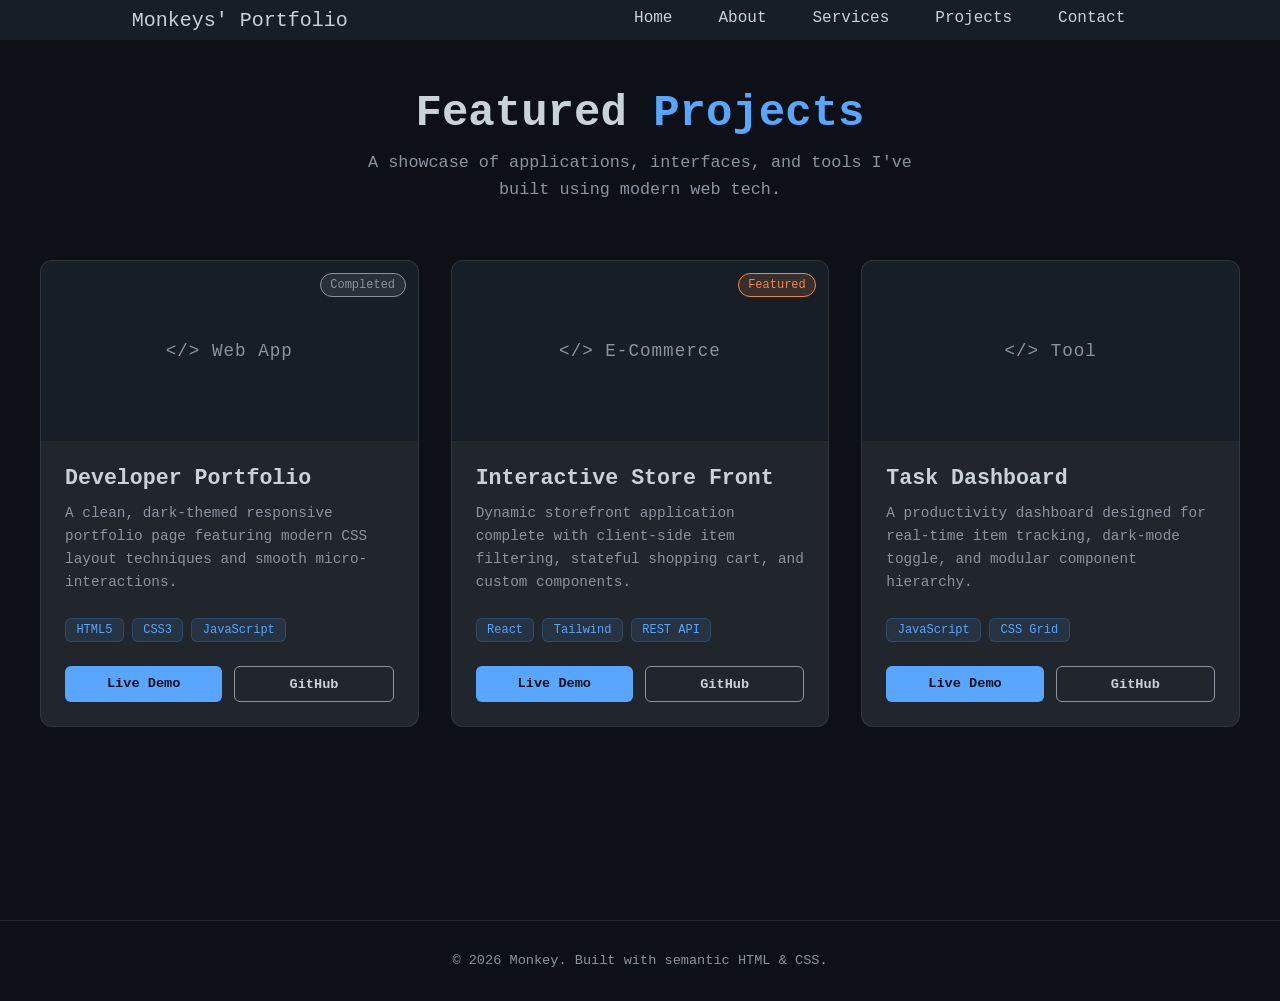
==== projects.html @ 07ae4d61 "first commit" ====
<!DOCTYPE html>
<html lang="en">

<head>
    <meta charset="UTF-8">
    <meta name="viewport" content="width=device-width, initial-scale=1.0">
    <link rel="stylesheet" href="styles/projects.css">
    <title>Monkey - Developer Portfolio - Projects</title>
</head>

<body>
    <header>
        <nav>
            <div class="left">Monkeys' Portfolio</div>
            <div class="right">
                <ul>
                    <li><a href="index.html">Home</a></li>
                    <li><a href="about.html">About</a></li>
                    <li><a href="services.html">Services</a></li>
                    <li><a href="projects.html">Projects</a></li>
                    <li><a href="contact.html">Contact</a></li>
                </ul>
            </div>
        </nav>
    </header>

    <main class="projects-container">
        <!-- Page Header Section -->
        <section class="projects-header">
            <h1>Featured <span class="highlight-text">Projects</span></h1>
            <p>A showcase of applications, interfaces, and tools I've built using modern web tech.</p>
        </section>

        <!-- Project Cards Grid -->
        <section class="projects-grid">

            <!-- Project 1 -->
            <article class="project-card">
                <div class="card-image">
                    <div class="image-placeholder">&lt;/&gt; Web App</div>
                    <span class="status-badge">Completed</span>
                </div>
                <div class="card-content">
                    <h2 class="project-title">Developer Portfolio</h2>
                    <p class="project-description">
                        A clean, dark-themed responsive portfolio page featuring modern CSS layout techniques and smooth
                        micro-interactions.
                    </p>
                    <div class="tech-stack">
                        <span>HTML5</span>
                        <span>CSS3</span>
                        <span>JavaScript</span>
                    </div>
                    <div class="card-actions">
                        <a href="#" class="btn primary-btn">Live Demo</a>
                        <a href="#" class="btn secondary-btn">GitHub</a>
                    </div>
                </div>
            </article>

            <!-- Project 2 -->
            <article class="project-card">
                <div class="card-image">
                    <div class="image-placeholder">&lt;/&gt; E-Commerce</div>
                    <span class="status-badge featured">Featured</span>
                </div>
                <div class="card-content">
                    <h2 class="project-title">Interactive Store Front</h2>
                    <p class="project-description">
                        Dynamic storefront application complete with client-side item filtering, stateful shopping cart,
                        and custom components.
                    </p>
                    <div class="tech-stack">
                        <span>React</span>
                        <span>Tailwind</span>
                        <span>REST API</span>
                    </div>
                    <div class="card-actions">
                        <a href="#" class="btn primary-btn">Live Demo</a>
                        <a href="#" class="btn secondary-btn">GitHub</a>
                    </div>
                </div>
            </article>

            <!-- Project 3 -->
            <article class="project-card">
                <div class="card-image">
                    <div class="image-placeholder">&lt;/&gt; Tool</div>
                </div>
                <div class="card-content">
                    <h2 class="project-title">Task Dashboard</h2>
                    <p class="project-description">
                        A productivity dashboard designed for real-time item tracking, dark-mode toggle, and modular
                        component hierarchy.
                    </p>
                    <div class="tech-stack">
                        <span>JavaScript</span>
                        <span>CSS Grid</span>
                    </div>
                    <div class="card-actions">
                        <a href="#" class="btn primary-btn">Live Demo</a>
                        <a href="#" class="btn secondary-btn">GitHub</a>
                    </div>
                </div>
            </article>

        </section>
    </main>

    <footer>
        <p>&copy; 2026 Monkey. Built with semantic HTML & CSS.</p>
    </footer>
</body>

</html>
---- styles/projects.css ----
* {
    margin: 0;
    padding: 0;
}


body {
    background-color: #0D1117;
    color: #C9D1D9;
    font-family: 'JetBrains Mono', monospace;
}

nav {
    display: flex;
    justify-content: space-around;
    align-items: center;
    height: 40px;
    background-color: #171e28;
}

nav a {
    display: inline-block;
    position: relative;
    text-decoration: none;
    color: #C9D1D9;
    padding-bottom: 4px;
}

nav a::after {
    content: '';
    position: absolute;
    bottom: 0;
    left: 50%;
    transform: translateX(-50%);
    width: 0%;
    height: 2px;
    background-color: #8B949E;
    transition: color 0.3s ease;
    transition: width 0.3s ease-in-out;
}

nav a:hover {
    color: #8B949E;
}

nav a:hover::after {
    width: 100%;
}

nav ul {
    display: flex;
    justify-content: center;
}

nav ul li {
    list-style: none;
    margin: 0 23px;
}

.left {
    font-size: 1.25rem;
}

@import url('https://fonts.googleapis.com/css2?family=JetBrains+Mono:ital,wght@0,100..800;1,100..800&display=swap');

/* Main Container Layout */
.projects-container {
    max-width: 1200px;
    margin: 0 auto;
    padding: 3rem 2rem;
    min-height: 80vh;
}

/* Page Header */
.projects-header {
    text-align: center;
    margin-bottom: 3.5rem;
}

.projects-header h1 {
    font-size: 2.75rem;
    color: #C9D1D9;
    margin-bottom: 0.75rem;
}

.highlight-text {
    color: #58A6FF; /* Accent 1 */
}

.projects-header p {
    color: #8B949E; /* Text Secondary */
    font-size: 1.05rem;
    max-width: 600px;
    margin: 0 auto;
    line-height: 1.6;
}

/* Projects Grid Layout */
.projects-grid {
    display: grid;
    grid-template-columns: repeat(auto-fit, minmax(320px, 1fr));
    gap: 2rem;
}

/* Project Card */
.project-card {
    background-color: #21262D; /* Borders/Cards Color */
    border: 1px solid rgba(255, 255, 255, 0.08);
    border-radius: 12px;
    overflow: hidden;
    display: flex;
    flex-direction: column;
    transition: transform 0.25s ease, border-color 0.25s ease, box-shadow 0.25s ease;
}

.project-card:hover {
    transform: translateY(-6px);
    border-color: #58A6FF; /* Accent 1 on hover */
    box-shadow: 0 10px 25px rgba(0, 0, 0, 0.4);
}

/* Card Image Container */
.card-image {
    position: relative;
    width: 100%;
    height: 180px;
    background-color: #171e28;
    border-bottom: 1px solid rgba(255, 255, 255, 0.05);
}

.image-placeholder {
    width: 100%;
    height: 100%;
    display: flex;
    align-items: center;
    justify-content: center;
    color: #8B949E;
    font-size: 1.1rem;
    letter-spacing: 1px;
}

/* Badges */
.status-badge {
    position: absolute;
    top: 12px;
    right: 12px;
    background-color: rgba(139, 148, 158, 0.15);
    color: #8B949E;
    border: 1px solid #8B949E;
    font-size: 0.75rem;
    padding: 0.25rem 0.6rem;
    border-radius: 20px;
}

.status-badge.featured {
    background-color: rgba(240, 136, 62, 0.15);
    color: #F0883E; /* Highlight Attention Color */
    border-color: #F0883E;
}

/* Card Content Area */
.card-content {
    padding: 1.5rem;
    display: flex;
    flex-direction: column;
    flex-grow: 1;
}

.project-title {
    font-size: 1.35rem;
    color: #C9D1D9;
    margin-bottom: 0.75rem;
}

.project-description {
    font-size: 0.9rem;
    color: #8B949E;
    line-height: 1.6;
    margin-bottom: 1.5rem;
    flex-grow: 1;
}

/* Tech Stack Tags */
.tech-stack {
    display: flex;
    flex-wrap: wrap;
    gap: 0.5rem;
    margin-bottom: 1.5rem;
}

.tech-stack span {
    font-size: 0.75rem;
    background-color: rgba(88, 166, 255, 0.1);
    color: #58A6FF; /* Accent 1 */
    padding: 0.25rem 0.65rem;
    border-radius: 6px;
    border: 1px solid rgba(88, 166, 255, 0.2);
}

/* Action Buttons */
.card-actions {
    display: flex;
    gap: 0.75rem;
}

.btn {
    flex: 1;
    text-align: center;
    padding: 0.6rem 1rem;
    border-radius: 6px;
    font-size: 0.85rem;
    font-weight: 600;
    text-decoration: none;
    transition: all 0.2s ease;
}

.primary-btn {
    background-color: #58A6FF; /* Accent 1 Primary Action */
    color: #0D1117;
}

.primary-btn:hover {
    background-color: #7EE787; /* Accent 2 Secondary Action on Hover */
}

.secondary-btn {
    border: 1px solid #8B949E;
    color: #C9D1D9;
}

.secondary-btn:hover {
    border-color: #58A6FF;
    color: #58A6FF;
    background-color: rgba(88, 166, 255, 0.05);
}

/* Page Footer */
footer {
    text-align: center;
    padding: 2rem 0;
    border-top: 1px solid #21262D;
    color: #8B949E;
    font-size: 0.85rem;
    margin-top: 4rem;
}

/* Mobile Responsiveness */
@media (max-width: 768px) {
    .projects-header h1 {
        font-size: 2.1rem;
    }

    .projects-grid {
        grid-template-columns: 1fr;
    }
}
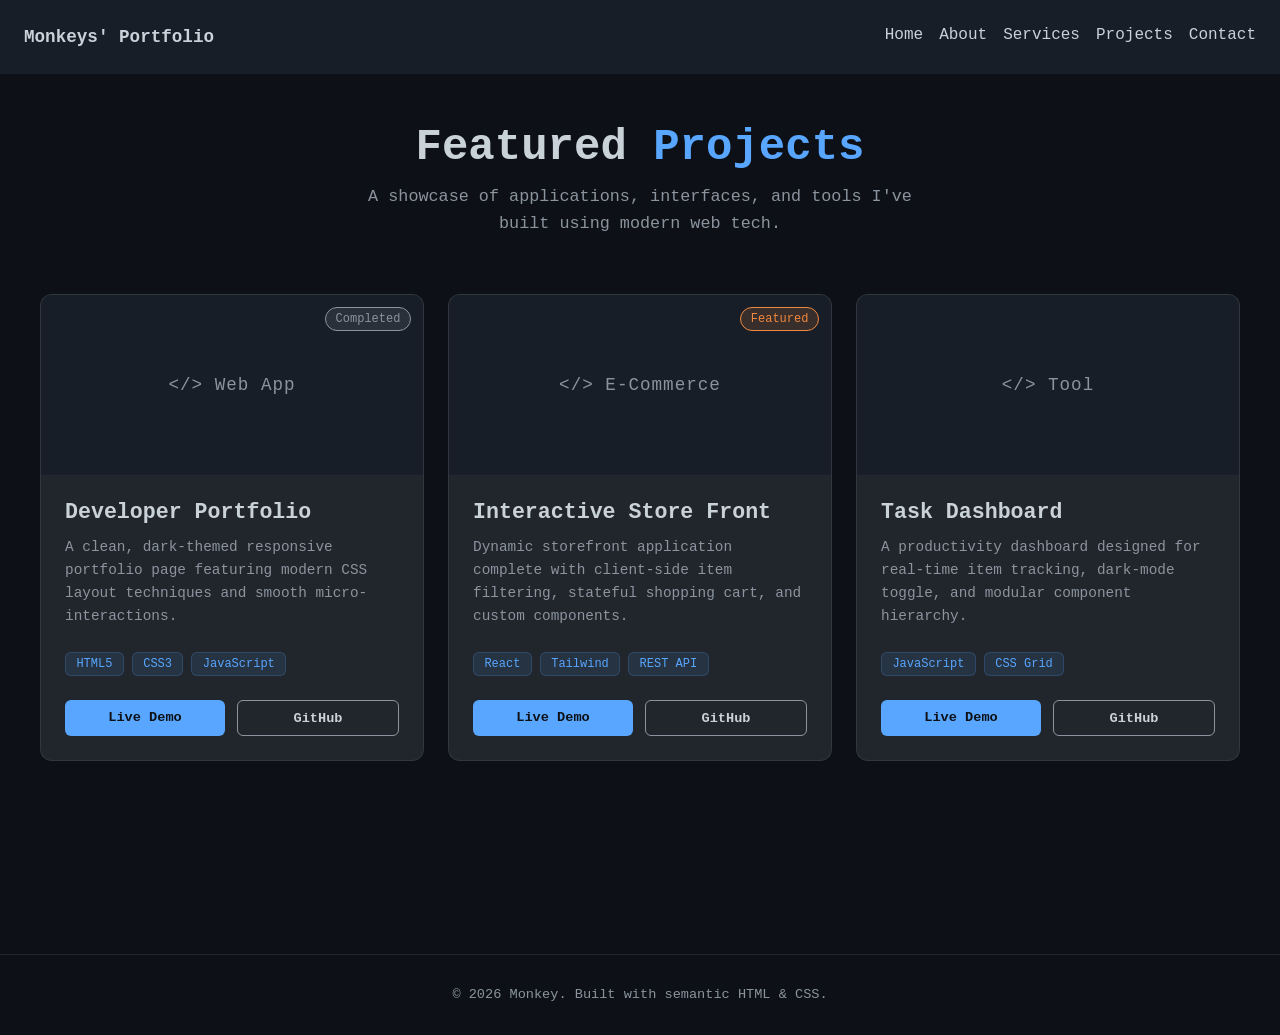
==== commit 27e19557: "links added" ====
--- a/projects.html
+++ b/projects.html
@@ -52,8 +52,8 @@
                         <span>JavaScript</span>
                     </div>
                     <div class="card-actions">
-                        <a href="#" class="btn primary-btn">Live Demo</a>
-                        <a href="#" class="btn secondary-btn">GitHub</a>
+                        <a href="https://monkeyonalappy.vercel.app/" class="btn primary-btn">Live Demo</a>
+                        <a href="https://github.com/monkeyonalappy/Portfolio.git" class="btn secondary-btn">GitHub</a>
                     </div>
                 </div>
             </article>
--- a/styles/projects.css
+++ b/styles/projects.css
@@ -12,10 +12,14 @@
 
 nav {
     display: flex;
-    justify-content: space-around;
+    justify-content: space-between;
     align-items: center;
-    height: 40px;
+    padding: 0.75rem 1.5rem;
+    min-height: 50px;
+    height: auto;
     background-color: #171e28;
+    flex-wrap: wrap;
+    gap: 0.75rem;
 }
 
 nav a {
@@ -50,15 +54,37 @@
 nav ul {
     display: flex;
     justify-content: center;
+    align-items: center;
+    flex-wrap: wrap;
+    gap: 1rem;
+    /* Replaces fixed margins for flexible wrapping */
 }
 
 nav ul li {
     list-style: none;
-    margin: 0 23px;
+    margin: 0;
+    /* Clears fixed side margins */
 }
 
 .left {
-    font-size: 1.25rem;
+    font-size: 1.1rem;
+    font-weight: 600;
+}
+
+@media (max-width: 600px) {
+    nav {
+        justify-content: center;
+        text-align: center;
+        padding: 0.75rem 1rem;
+    }
+
+    nav ul {
+        gap: 0.75rem 1rem;
+    }
+
+    nav a {
+        font-size: 0.85rem;
+    }
 }
 
 @import url('https://fonts.googleapis.com/css2?family=JetBrains+Mono:ital,wght@0,100..800;1,100..800&display=swap');
@@ -84,11 +110,13 @@
 }
 
 .highlight-text {
-    color: #58A6FF; /* Accent 1 */
+    color: #58A6FF;
+    /* Accent 1 */
 }
 
 .projects-header p {
-    color: #8B949E; /* Text Secondary */
+    color: #8B949E;
+    /* Text Secondary */
     font-size: 1.05rem;
     max-width: 600px;
     margin: 0 auto;
@@ -104,7 +132,8 @@
 
 /* Project Card */
 .project-card {
-    background-color: #21262D; /* Borders/Cards Color */
+    background-color: #21262D;
+    /* Borders/Cards Color */
     border: 1px solid rgba(255, 255, 255, 0.08);
     border-radius: 12px;
     overflow: hidden;
@@ -115,7 +144,8 @@
 
 .project-card:hover {
     transform: translateY(-6px);
-    border-color: #58A6FF; /* Accent 1 on hover */
+    border-color: #58A6FF;
+    /* Accent 1 on hover */
     box-shadow: 0 10px 25px rgba(0, 0, 0, 0.4);
 }
 
@@ -154,7 +184,8 @@
 
 .status-badge.featured {
     background-color: rgba(240, 136, 62, 0.15);
-    color: #F0883E; /* Highlight Attention Color */
+    color: #F0883E;
+    /* Highlight Attention Color */
     border-color: #F0883E;
 }
 
@@ -191,7 +222,8 @@
 .tech-stack span {
     font-size: 0.75rem;
     background-color: rgba(88, 166, 255, 0.1);
-    color: #58A6FF; /* Accent 1 */
+    color: #58A6FF;
+    /* Accent 1 */
     padding: 0.25rem 0.65rem;
     border-radius: 6px;
     border: 1px solid rgba(88, 166, 255, 0.2);
@@ -215,12 +247,14 @@
 }
 
 .primary-btn {
-    background-color: #58A6FF; /* Accent 1 Primary Action */
+    background-color: #58A6FF;
+    /* Accent 1 Primary Action */
     color: #0D1117;
 }
 
 .primary-btn:hover {
-    background-color: #7EE787; /* Accent 2 Secondary Action on Hover */
+    background-color: #7EE787;
+    /* Accent 2 Secondary Action on Hover */
 }
 
 .secondary-btn {
@@ -253,4 +287,42 @@
     .projects-grid {
         grid-template-columns: 1fr;
     }
+}
+
+
+/*---------------*/
+/* Flexible Grid Rule for Projects, Services & Skills */
+.projects-grid,
+.services-grid,
+.skills-wrapper {
+    display: grid;
+    grid-template-columns: repeat(auto-fit, minmax(280px, 1fr));
+    gap: 1.5rem;
+}
+
+/* Contact Page Mobile Stacking */
+@media (max-width: 768px) {
+
+    .contact-wrapper,
+    .about-hero {
+        grid-template-columns: 1fr;
+        flex-direction: column;
+        gap: 2rem;
+    }
+
+    .projects-header h1,
+    .services-header h1,
+    .contact-header h1,
+    .bio-text h1 {
+        font-size: 2rem;
+    }
+
+    .contact-form {
+        padding: 1.25rem;
+    }
+
+    .social-links {
+        justify-content: center;
+        flex-wrap: wrap;
+    }
 }
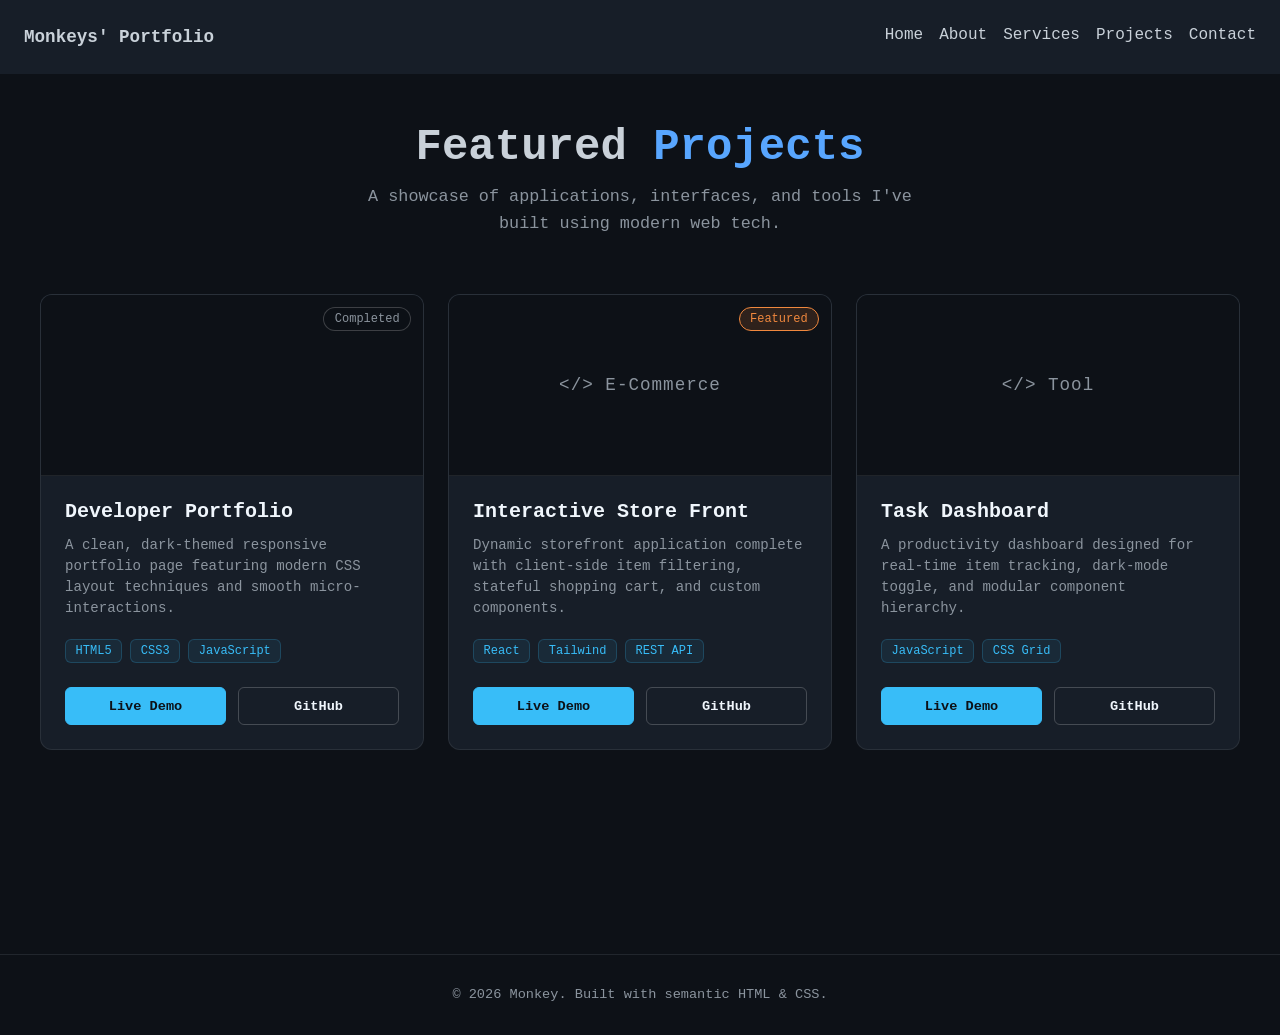
==== commit ae3ed2e1: "project page preview" ====
--- a/projects.html
+++ b/projects.html
@@ -34,7 +34,7 @@
         <!-- Project Cards Grid -->
         <section class="projects-grid">
 
-            <!-- Project 1 -->
+            <!-- Project 1
             <article class="project-card">
                 <div class="card-image">
                     <div class="image-placeholder">&lt;/&gt; Web App</div>
@@ -56,7 +56,47 @@
                         <a href="https://github.com/monkeyonalappy/Portfolio.git" class="btn secondary-btn">GitHub</a>
                     </div>
                 </div>
+            </article> -->
+
+
+            <!-- Test -->
+            <article class="project-card">
+                <!-- Overlay link: Makes the entire card clickable -->
+                <a href="https://monkeyonalappy.vercel.app/" target="_blank" rel="noopener noreferrer"
+                    class="card-main-link" aria-label="Open Developer Portfolio"></a>
+
+                <div class="card-image">
+                    <div class="iframe-preview-wrapper">
+                        <iframe src="https://monkeyonalappy.vercel.app/" title="Portfolio Preview" loading="lazy"
+                            scrolling="no"></iframe>
+                    </div>
+                    <span class="status-badge">Completed</span>
+                </div>
+
+                <div class="card-content">
+                    <h2 class="project-title">Developer Portfolio</h2>
+                    <p class="project-description">
+                        A clean, dark-themed responsive portfolio page featuring modern CSS layout techniques and smooth
+                        micro-interactions.
+                    </p>
+
+                    <div class="tech-stack">
+                        <span>HTML5</span>
+                        <span>CSS3</span>
+                        <span>JavaScript</span>
+                    </div>
+
+                    <!-- Higher z-index ensures these buttons still work independently -->
+                    <div class="card-actions">
+                        <a href="https://monkeyonalappy.vercel.app/" target="_blank" rel="noopener noreferrer"
+                            class="btn primary-btn">Live Demo</a>
+                        <a href="https://github.com/monkeyonalappy/Portfolio.git" target="_blank"
+                            rel="noopener noreferrer" class="btn secondary-btn">GitHub</a>
+                    </div>
+                </div>
             </article>
+
+
 
             <!-- Project 2 -->
             <article class="project-card">
--- a/styles/projects.css
+++ b/styles/projects.css
@@ -325,4 +325,197 @@
         justify-content: center;
         flex-wrap: wrap;
     }
+}
+
+
+
+
+
+
+
+
+
+/* Card Container */
+.project-card {
+    position: relative;
+    /* Required for the overlay link */
+    background-color: #171e28;
+    border: 1px solid rgba(255, 255, 255, 0.08);
+    border-radius: 12px;
+    overflow: hidden;
+    display: flex;
+    flex-direction: column;
+    transition: transform 0.25s ease, border-color 0.25s ease;
+    cursor: pointer;
+}
+
+.project-card:hover {
+    transform: translateY(-4px);
+    border-color: #38bdf8;
+}
+
+/* Invisible click overlay across the whole card */
+.card-main-link {
+    position: absolute;
+    top: 0;
+    left: 0;
+    width: 100%;
+    height: 100%;
+    z-index: 1;
+}
+
+/* Card Preview Header */
+.card-image {
+    background-color: #0d1117;
+    height: 180px;
+    position: relative;
+    overflow: hidden;
+    border-bottom: 1px solid rgba(255, 255, 255, 0.08);
+}
+
+.iframe-preview-wrapper {
+    width: 100%;
+    height: 100%;
+    position: absolute;
+    top: 0;
+    left: 0;
+}
+
+.iframe-preview-wrapper iframe {
+    width: 1200px;
+    height: 700px;
+    border: none;
+    transform: scale(0.3);
+    transform-origin: 0 0;
+    pointer-events: none;
+    /* Passes clicks directly to card-main-link */
+    overflow: hidden;
+}
+
+.status-badge {
+    position: absolute;
+    top: 0.75rem;
+    right: 0.75rem;
+    z-index: 2;
+    font-size: 0.75rem;
+    color: #8b949e;
+    background-color: rgba(13, 17, 23, 0.85);
+    backdrop-filter: blur(4px);
+    border: 1px solid rgba(255, 255, 255, 0.2);
+    padding: 0.25rem 0.65rem;
+    border-radius: 20px;
+}
+
+/* Content Area */
+.card-content {
+    padding: 1.5rem;
+    display: flex;
+    flex-direction: column;
+}
+
+.project-title {
+    color: #f0f6fc;
+    font-size: 1.25rem;
+    font-weight: 700;
+    margin-bottom: 0.75rem;
+}
+
+.project-description {
+    color: #8b949e;
+    font-size: 0.88rem;
+    line-height: 1.5;
+    margin-bottom: 1.25rem;
+}
+
+.tech-stack {
+    display: flex;
+    gap: 0.5rem;
+    flex-wrap: wrap;
+    margin-bottom: 1.5rem;
+}
+
+.tech-stack span {
+    background-color: rgba(56, 189, 248, 0.08);
+    color: #38bdf8;
+    border: 1px solid rgba(56, 189, 248, 0.2);
+    font-size: 0.75rem;
+    padding: 0.25rem 0.6rem;
+    border-radius: 6px;
+    font-family: monospace;
+}
+
+/* Action Buttons Sitting Above Overlay */
+.card-actions {
+    position: relative;
+    z-index: 3;
+    /* Places buttons above the main card overlay link */
+    display: grid;
+    grid-template-columns: 1fr 1fr;
+    gap: 0.75rem;
+}
+
+.btn {
+    text-align: center;
+    padding: 0.65rem 1rem;
+    border-radius: 6px;
+    font-size: 0.85rem;
+    font-weight: 600;
+    text-decoration: none;
+    transition: background-color 0.2s ease, border-color 0.2s ease, color 0.2s ease;
+}
+
+.primary-btn {
+    background-color: #38bdf8;
+    color: #0d1117;
+    border: 1px solid #38bdf8;
+}
+
+.primary-btn:hover {
+    background-color: #0284c7;
+    border-color: #0284c7;
+    color: #ffffff;
+}
+
+.secondary-btn {
+    background-color: transparent;
+    color: #f0f6fc;
+    border: 1px solid rgba(255, 255, 255, 0.2);
+}
+
+.secondary-btn:hover {
+    background-color: rgba(255, 255, 255, 0.05);
+    border-color: #f0f6fc;
+}
+
+/* Card Preview Header */
+.card-image {
+    background-color: #0d1117;
+    height: 180px;
+    position: relative;
+    overflow: hidden;
+    border-bottom: 1px solid rgba(255, 255, 255, 0.08);
+}
+
+.iframe-preview-wrapper {
+    width: 100%;
+    height: 100%;
+    position: absolute;
+    top: 0;
+    left: 0;
+    /* Defines the zoom scale (0.3 = 30% view size) */
+    --scale: 0.3;
+}
+
+.iframe-preview-wrapper iframe {
+    /* Stretch the virtual viewport so that after scaling, it equals 100% of the wrapper width */
+    width: calc(100% / var(--scale));
+    height: calc(100% / var(--scale));
+    border: none;
+
+    /* Apply scale from top-left origin */
+    transform: scale(var(--scale));
+    transform-origin: top left;
+
+    pointer-events: none;
+    overflow: hidden;
 }
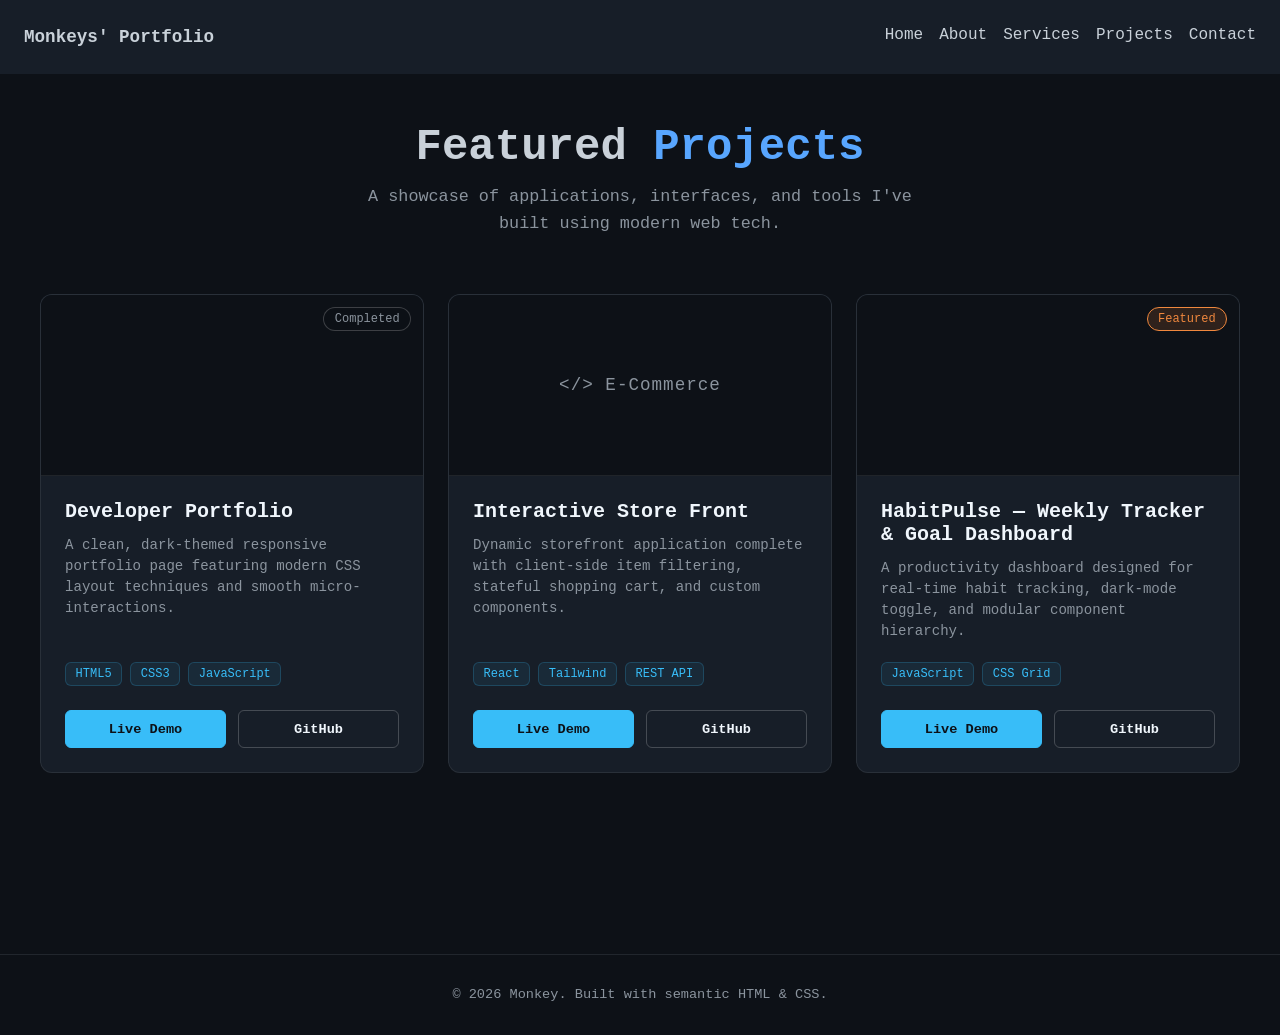
==== commit 89720e8e: "project cards" ====
--- a/projects.html
+++ b/projects.html
@@ -59,11 +59,11 @@
             </article> -->
 
 
-            <!-- Test -->
+            <!-- Projecr 1 -->
             <article class="project-card">
                 <!-- Overlay link: Makes the entire card clickable -->
-                <a href="https://monkeyonalappy.vercel.app/" target="_blank" rel="noopener noreferrer"
-                    class="card-main-link" aria-label="Open Developer Portfolio"></a>
+                <!-- <a href="https://monkeyonalappy.vercel.app/" target="_blank" rel="noopener noreferrer"
+                    class="card-main-link" aria-label="Open Developer Portfolio"></a> -->
 
                 <div class="card-image">
                     <div class="iframe-preview-wrapper">
@@ -102,7 +102,6 @@
             <article class="project-card">
                 <div class="card-image">
                     <div class="image-placeholder">&lt;/&gt; E-Commerce</div>
-                    <span class="status-badge featured">Featured</span>
                 </div>
                 <div class="card-content">
                     <h2 class="project-title">Interactive Store Front</h2>
@@ -124,13 +123,23 @@
 
             <!-- Project 3 -->
             <article class="project-card">
+
+                <!-- <a href="https://habitpulse.ai.studio" target="_blank" rel="noopener noreferrer" class="card-main-link"
+                    aria-label="Open HabitPulse"></a> -->
+
                 <div class="card-image">
-                    <div class="image-placeholder">&lt;/&gt; Tool</div>
+                    <div class="iframe-preview-wrapper">
+                        <iframe src="https://habitpulse.ai.studio" title="HabitPulse Preview" loading="lazy"
+                            scrolling="no"></iframe>
+                    </div>
+                    <span class="status-badge featured">Featured</span>
                 </div>
+
+
                 <div class="card-content">
-                    <h2 class="project-title">Task Dashboard</h2>
+                    <h2 class="project-title">HabitPulse — Weekly Tracker & Goal Dashboard</h2>
                     <p class="project-description">
-                        A productivity dashboard designed for real-time item tracking, dark-mode toggle, and modular
+                        A productivity dashboard designed for real-time habit tracking, dark-mode toggle, and modular
                         component hierarchy.
                     </p>
                     <div class="tech-stack">
@@ -138,7 +147,8 @@
                         <span>CSS Grid</span>
                     </div>
                     <div class="card-actions">
-                        <a href="#" class="btn primary-btn">Live Demo</a>
+                        <a href="https://habitpulse.ai.studio" target="_blank" rel="noopener noreferrer"
+                            class="btn primary-btn">Live Demo</a>
                         <a href="#" class="btn secondary-btn">GitHub</a>
                     </div>
                 </div>
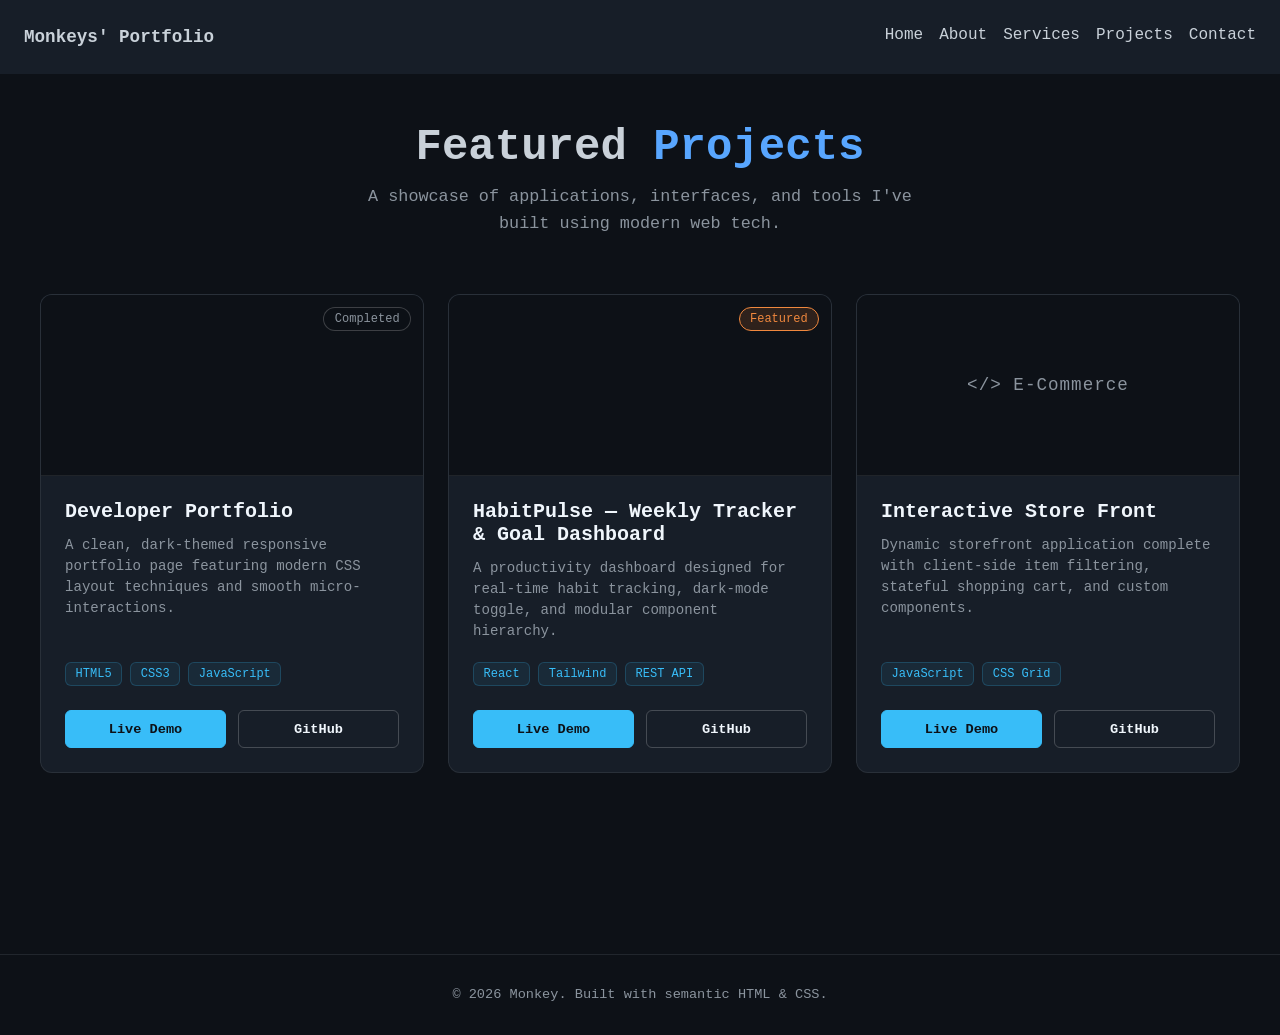
==== commit 0f17ac47: "update" ====
--- a/projects.html
+++ b/projects.html
@@ -96,32 +96,7 @@
                 </div>
             </article>
 
-
-
             <!-- Project 2 -->
-            <article class="project-card">
-                <div class="card-image">
-                    <div class="image-placeholder">&lt;/&gt; E-Commerce</div>
-                </div>
-                <div class="card-content">
-                    <h2 class="project-title">Interactive Store Front</h2>
-                    <p class="project-description">
-                        Dynamic storefront application complete with client-side item filtering, stateful shopping cart,
-                        and custom components.
-                    </p>
-                    <div class="tech-stack">
-                        <span>React</span>
-                        <span>Tailwind</span>
-                        <span>REST API</span>
-                    </div>
-                    <div class="card-actions">
-                        <a href="#" class="btn primary-btn">Live Demo</a>
-                        <a href="#" class="btn secondary-btn">GitHub</a>
-                    </div>
-                </div>
-            </article>
-
-            <!-- Project 3 -->
             <article class="project-card">
 
                 <!-- <a href="https://habitpulse.ai.studio" target="_blank" rel="noopener noreferrer" class="card-main-link"
@@ -143,16 +118,41 @@
                         component hierarchy.
                     </p>
                     <div class="tech-stack">
+                        <span>React</span>
+                        <span>Tailwind</span>
+                        <span>REST API</span>
+                    </div>
+                    <div class="card-actions">
+                        <a href="https://habitpulse.ai.studio" target="_blank" rel="noopener noreferrer"
+                        class="btn primary-btn">Live Demo</a>
+                        <a href="#" class="btn secondary-btn">GitHub</a>
+                    </div>
+                </div>
+            </article>
+            
+            
+            <!-- Project 3 -->
+            <article class="project-card">
+                <div class="card-image">
+                    <div class="image-placeholder">&lt;/&gt; E-Commerce</div>
+                </div>
+                <div class="card-content">
+                    <h2 class="project-title">Interactive Store Front</h2>
+                    <p class="project-description">
+                        Dynamic storefront application complete with client-side item filtering, stateful shopping cart,
+                        and custom components.
+                    </p>
+                    <div class="tech-stack">
                         <span>JavaScript</span>
                         <span>CSS Grid</span>
                     </div>
                     <div class="card-actions">
-                        <a href="https://habitpulse.ai.studio" target="_blank" rel="noopener noreferrer"
-                            class="btn primary-btn">Live Demo</a>
+                        <a href="#" class="btn primary-btn">Live Demo</a>
                         <a href="#" class="btn secondary-btn">GitHub</a>
                     </div>
                 </div>
             </article>
+
 
         </section>
     </main>
